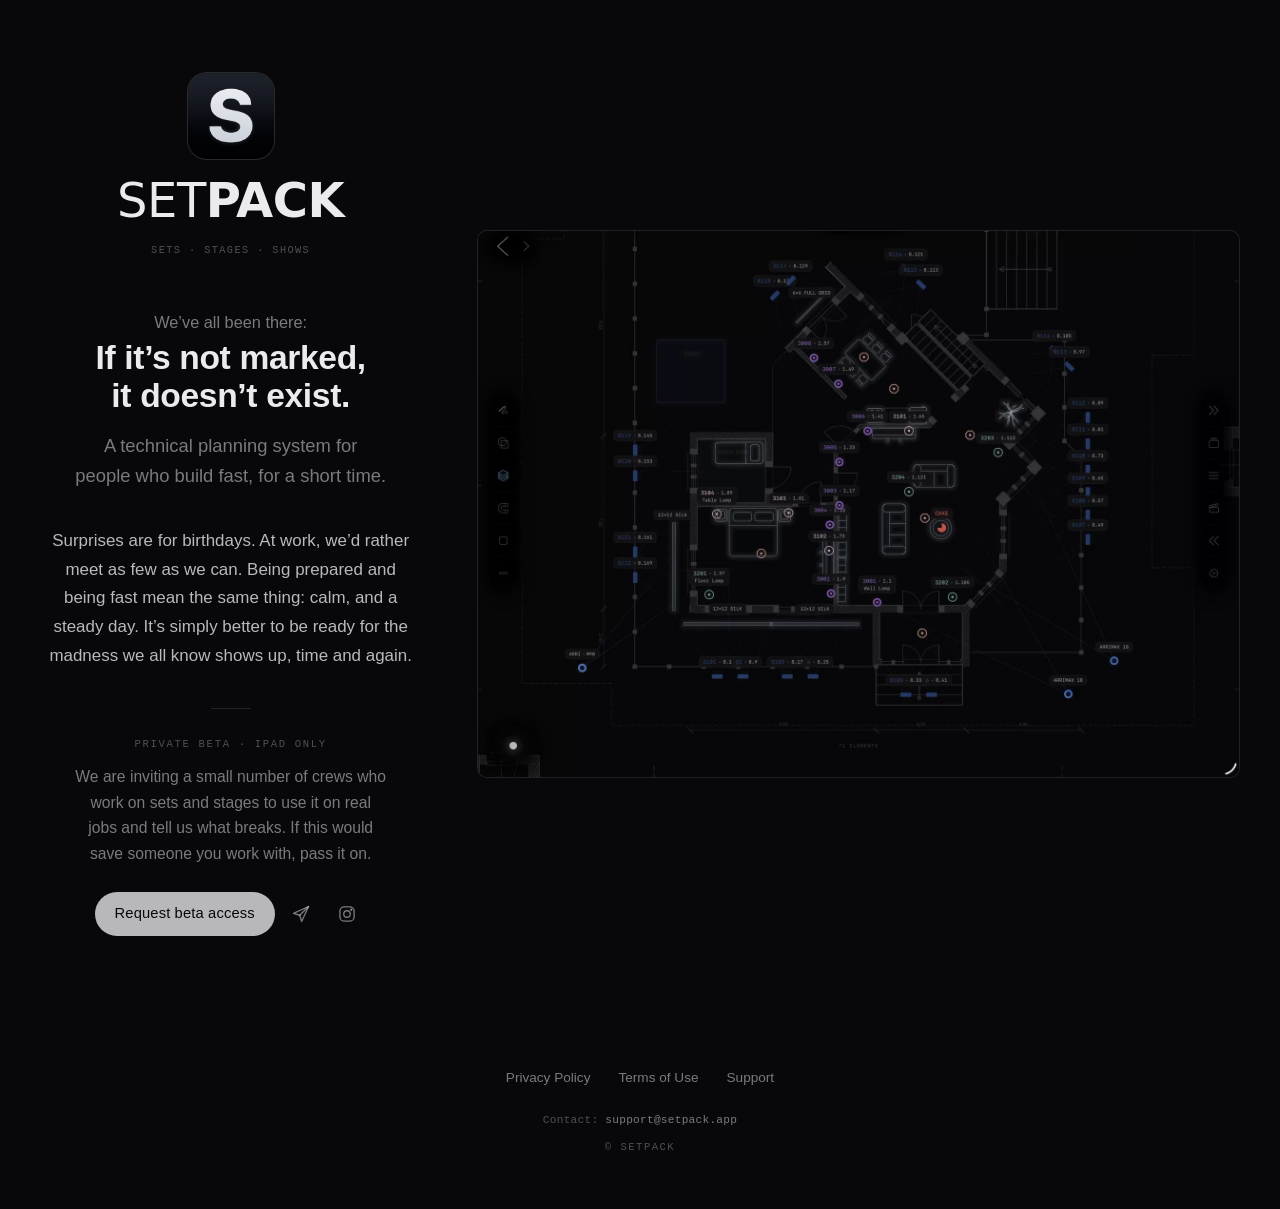
==== index.html @ 1d05f378 "Landing: Instagram link (@setpack.app) next to the pass-it-on plane, same bare outline icon Co-Autho" ====
<!DOCTYPE html>
<html lang="en">
<head>
<meta charset="utf-8">
<meta name="viewport" content="width=device-width, initial-scale=1">
<title>SETPACK — A technical planning system for people who build fast, for a short time</title>
<meta name="description" content="SETPACK — a technical planning system for people who build fast, for a short time. Sets, stages, shows. iPad only.">
<meta name="theme-color" content="#08080A">
<meta property="og:title" content="SETPACK">
<meta property="og:description" content="If it’s not marked, it doesn’t exist. A technical planning system for people who build fast, for a short time.">
<meta property="og:image" content="https://setpack.dev/assets/setpack-icon-512.png">
<meta property="og:url" content="https://setpack.dev/">
<link rel="icon" href="./assets/setpack-icon-32.png" sizes="32x32" type="image/png">
<link rel="apple-touch-icon" href="./assets/setpack-icon-180.png">
<link rel="stylesheet" href="./assets/site.css?v=1001nohair">
</head>
<body>
  <main class="wrap landing">
    <div class="split">
      <section class="copy">
        <header class="brand">
          <img class="mark" src="./assets/setpack-icon-256.png" width="88" height="88" alt="">
          <h1 class="setpack-wordmark" aria-label="SETPACK">SET<b>PACK</b></h1>
          <span class="label">Sets &middot; Stages &middot; Shows</span>
        </header>

        <p class="lead-in">We&rsquo;ve all been there:</p>
        <p class="claim">If it&rsquo;s not marked, it doesn&rsquo;t exist.</p>
        <p class="tag">A technical planning system for people who build fast, for a short time.</p>

        <p class="story">Surprises are for birthdays. At work, we&rsquo;d rather meet as few as we can. Being prepared and being fast mean the same thing: calm, and a steady day. It&rsquo;s simply better to be ready for the madness we all know shows up, time and again.</p>

        <section class="panel">
          <span class="label">Private beta &middot; iPad only</span>
          <p>We are inviting a small number of crews who work on sets and stages to use it on real jobs and tell us what breaks. If this would save someone you work with, pass it on.</p>
          <div class="actions">
            <a class="cta" href="https://tally.so/r/zxBXXZ">Request beta access</a>
            <button class="cta ghost plane" type="button" id="pass-it-on" aria-label="Pass it on" title="Pass it on">
              <svg viewBox="0 0 24 24" width="20" height="20" aria-hidden="true" fill="none" stroke="currentColor" stroke-width="1.6" stroke-linejoin="round" stroke-linecap="round"><path d="M3 11.2 21 3l-8.2 18-2.3-7.5L3 11.2Z"/><path d="M10.5 13.5 21 3"/></svg>
            </button>
<a class="cta ghost plane" href="https://www.instagram.com/setpack.app/" target="_blank" rel="noopener" aria-label="SETPACK on Instagram" title="@setpack.app">
              <svg viewBox="0 0 24 24" width="20" height="20" aria-hidden="true" fill="none" stroke="currentColor" stroke-width="1.6" stroke-linejoin="round" stroke-linecap="round"><rect x="3.5" y="3.5" width="17" height="17" rx="5"/><circle cx="12" cy="12" r="3.9"/><circle cx="17.1" cy="6.9" r="0.6" fill="currentColor"/></svg>
            </a>
          </div>
        </section>
        <script>
          // Pass it on: the phone's own share sheet (WhatsApp, Messages, AirDrop...), else copy the link. No tracking.
          (function () {
            var b = document.getElementById('pass-it-on');
            if (!b) return;
            var url = 'https://setpack.dev/';
            var data = { title: 'SETPACK', text: 'If it\u2019s not marked, it doesn\u2019t exist.', url: url };
            function done(label) { b.title = label; b.classList.add('ok'); setTimeout(function () { b.title = 'Pass it on'; b.classList.remove('ok'); }, 2200); }
            b.addEventListener('click', function () {
              if (navigator.share) { navigator.share(data).catch(function () {}); return; }
              if (navigator.clipboard && window.isSecureContext) {
                navigator.clipboard.writeText(url).then(function () { done('Link copied'); }, function () { location.href = 'mailto:?subject=SETPACK&body=' + encodeURIComponent(data.text + '\n' + url); });
                return;
              }
              location.href = 'mailto:?subject=SETPACK&body=' + encodeURIComponent(data.text + '\n' + url);
            });
          })();
        </script>
      </section>

      <figure class="shot device">
        <video autoplay muted loop playsinline preload="metadata" poster="./assets/plot-full-poster.jpg" width="1600" height="1148" aria-label="A lighting plot in SETPACK: fixtures, frames and furniture marked on a set floor plan, cleared and placed again.">
          <source media="(max-width: 600px)" src="./assets/plot-detail.mp4" type="video/mp4">
          <source src="./assets/plot-full.mp4" type="video/mp4">
        </video>
      </figure>
      <script>
        // iOS Safari ignores <source media>: on phones swap in the readable detail cut by hand.
        (function () {
          var v = document.querySelector('.shot video');
          if (!v || !window.matchMedia('(max-width: 600px)').matches) return;
          v.querySelectorAll('source').forEach(function (s) { s.remove(); });
          v.poster = './assets/plot-detail-poster.jpg';
          v.src = './assets/plot-detail.mp4';
          v.load();
          var p = v.play(); if (p && p.catch) p.catch(function () {});
        })();
      </script>
    </div>

    <div class="foot">
      <nav>
        <a href="./privacy.html">Privacy Policy</a>
        <a href="./terms.html">Terms of Use</a>
        <a href="./support.html">Support</a>
      </nav>
      <p class="contact">Contact: <a href="mailto:support@setpack.app">support@setpack.app</a></p>
      <footer>&copy; SETPACK</footer>
    </div>
  </main>
</body>
</html>
---- assets/site.css ----
/* SETPACK — site stylesheet
   Tokens from the brand book data block (BRAND/tools/build_brand_book.py):
   chrome ladder 220°: boardVeil #08080A · panelSurface #101113 · panelSurfaceRaised #151619 · chipRaisedFill #1C1E21
   ink rgba(216,216,218,.85) (never pure #FFF) · hairline rgba(216,216,218,.12) · single accent #C4D3E2
   type: sans (SF Pro) for text, mono (SF Mono / JetBrains Mono) for labels & numbers. No gradients, no analytics. */

:root {
  color-scheme: dark;
  --board: #08080A;
  --panel: #101113;
  --raised: #151619;
  --top: #1C1E21;
  --ink: rgba(216,216,218,0.85);
  --ink-2: rgba(216,216,218,0.55);
  --ink-3: rgba(216,216,218,0.35);
  --hair: rgba(216,216,218,0.12);
  --accent: #C4D3E2;
  --sans: -apple-system, BlinkMacSystemFont, "SF Pro", "Helvetica Neue", "Segoe UI", Roboto, Arial, sans-serif;
  --mono: ui-monospace, "SF Mono", "JetBrains Mono", Menlo, monospace;
}

* { box-sizing: border-box; }
html { background: var(--board); }
body {
  margin: 0;
  font-family: var(--sans);
  font-size: 17px;
  line-height: 1.6;
  color: var(--ink);
  background: var(--board);
  -webkit-font-smoothing: antialiased;
  text-rendering: optimizeLegibility;
}
.wrap { max-width: 640px; margin: 0 auto; padding: 10vh 24px 8vh; }
.wrap.doc { max-width: 720px; padding-top: 6vh; }

a { color: var(--accent); text-decoration: none; }
a:hover { text-decoration: underline; text-underline-offset: 3px; }

/* ── labels: mono, small caps-tracking — the app's chip language ── */
.label, a.back, footer, .contact {
  font-family: var(--mono);
  font-size: 0.78rem;
  letter-spacing: 0.08em;
  text-transform: uppercase;
  color: var(--ink-2);
}
.label { display: block; margin: 0 0 0.9em; }
a.back { display: inline-block; color: var(--ink-2); }
a.back:hover { color: var(--ink); text-decoration: none; }

/* ── hero ── */
.hero { display: flex; align-items: center; gap: 18px; margin: 0 0 1.2em; }
.mark {
  width: 64px; height: 64px; flex: 0 0 64px;
  border-radius: 22.5%;
  border: 1px solid var(--hair);
  background: var(--panel);
  display: block;
}
h1 {
  font-size: 2.3rem; font-weight: 800; letter-spacing: 0.08em;
  line-height: 1; margin: 0; color: var(--ink);
}
/* wordmark — the app's SetpackWordmark: SET light + PACK bold, -0.01em, #EBEBEF */
h1.setpack-wordmark {
  font-family: -apple-system, "SF Pro Display", system-ui, sans-serif;
  font-size: 44px; font-weight: 300; letter-spacing: -0.01em;
  line-height: 1; color: #EBEBEF;
}
.setpack-wordmark b { font-weight: 700; }
.doc h1 { font-size: 1.9rem; letter-spacing: 0.02em; margin: 0.7em 0 0.15em; }
.lead-in { color: var(--ink-2); font-size: 1.02rem; margin: 0 0 0.2em; }
.claim {
  font-size: 1.55rem; font-weight: 600; line-height: 1.25;
  letter-spacing: -0.01em; color: #EBEBEF; margin: 0 0 0.35em;
}
.tag { font-size: 1.12rem; color: var(--ink); margin: 0 0 2.6em; }
.meta { color: var(--ink-2); margin: 0 0 2.2em; }
.meta a { color: inherit; }
h2 { font-size: 1.15rem; font-weight: 600; margin: 2.2em 0 0.4em; color: var(--ink); }
p, li { font-size: 1.02rem; }
ul { padding-left: 1.3em; }
li { margin: 0.4em 0; }

/* ── "what it does": the point is the hero — dot + hairline ring ── */
ul.does { list-style: none; padding: 0; margin: 0 0 2.6em; }
ul.does li { padding: 0 0 0 1.5em; margin-bottom: 0.8em; position: relative; }
ul.does li::before {
  content: ""; position: absolute; left: 1px; top: 0.68em;
  width: 7px; height: 7px; border-radius: 50%;
  background: var(--ink);
  box-shadow: 0 0 0 3px var(--hair);
}

/* ── panel card (beta) ── */
.panel {
  background: var(--panel);
  border: 1px solid var(--hair);
  border-radius: 14px;
  padding: 22px 24px 24px;
  margin: 0 0 2.6em;
}
.panel p { margin: 0 0 1.3em; }

/* ── CTA: the single accent, active state ── */
.cta {
  display: inline-block; padding: 13px 22px; border-radius: 10px;
  background: var(--accent); color: var(--board);
  font-weight: 600; text-decoration: none;
}
.cta:hover { text-decoration: none; filter: brightness(1.06); }
.cta.ghost { background: transparent; color: var(--ink); border: 1px solid var(--hair); }
.cta.ghost:hover { border-color: var(--accent); filter: none; }

/* ── nav chips ── */
nav { display: flex; flex-wrap: wrap; gap: 10px; margin-bottom: 2em; }
nav a {
  display: inline-block; padding: 9px 16px; border-radius: 9px;
  background: var(--raised); border: 1px solid var(--hair);
  color: var(--ink); font-weight: 500; font-size: 0.95rem;
}
nav a:hover { border-color: var(--accent); text-decoration: none; }

.contact { text-transform: none; letter-spacing: 0.02em; }
.contact a { color: var(--ink); }
hr { border: none; border-top: 1px solid var(--hair); margin: 3em 0 1.5em; }
footer { margin-top: 4em; color: var(--ink-3); }

@media (max-width: 480px) {
  h1 { font-size: 1.9rem; }
  h1.setpack-wordmark { font-size: 36px; }
  .lead-in { color: var(--ink-2); font-size: 1.02rem; margin: 0 0 0.2em; }
.claim { font-size: 1.3rem; }
  .mark { width: 52px; height: 52px; flex-basis: 52px; }
  .hero { gap: 14px; }
}

/* ── landing: text column left / video right; brand + copy centred in the column, as on phones ── */
.wrap.landing { max-width: 1520px; padding: 8vh 40px 6vh; }

.brand {
  display: flex; flex-direction: column; align-items: center; text-align: center;
  gap: 16px; margin: 0 0 3em;
}
.brand .mark {
  width: 88px; height: 88px; flex: none; border-radius: 22.5%;
}
.brand h1.setpack-wordmark { font-size: 48px; }
.brand .label { margin: 2px 0 0; color: var(--ink-3); font-size: 0.64rem; letter-spacing: 0.14em; }

.split {
  display: grid; grid-template-columns: minmax(340px, 4fr) minmax(0, 8fr);
  gap: 56px; align-items: center; margin: 0 0 10vh;
}
.copy .lead-in, .copy .claim, .copy .tag { text-align: center; }
.copy .claim { font-size: 2.1rem; line-height: 1.15; margin: 0 0 0.45em; text-wrap: balance; }
.copy .tag { font-size: 1.15rem; color: var(--ink-2); margin: 0 0 2em; text-wrap: balance; }
.copy ul.does { margin-bottom: 2.2em; }
.copy .panel { margin: 0; }

/* video: no mockup, as large as the layout allows — just the footage, hairline + small radius */
.shot { margin: 0; }
.shot.device video {
  display: block; width: 100%; height: auto;
  border-radius: 10px; border: 1px solid var(--hair); background: var(--board);
}

.foot { border-top: 1px solid var(--hair); padding-top: 2.4em; text-align: center; }
.foot nav { justify-content: center; }
.foot footer { margin-top: 1.6em; }

/* tablet / phone: one column, video directly under the claim */
@media (max-width: 900px) {
  .split { display: flex; flex-direction: column; align-items: stretch; gap: 0; }
  .copy { display: contents; }
  .copy .lead-in, .copy .claim, .copy .tag { order: 0; }
  .shot.device { order: 1; margin: 0 0 2.4em; }
  .copy ul.does { order: 2; }
  .copy .panel { order: 3; }
  .brand { margin-bottom: 5vh; }
}
@media (max-width: 600px) {
  .wrap.landing { padding: 7vh 20px 5vh; }
  .brand { gap: 12px; }
  .brand .mark { width: 60px; height: 60px; }
  .brand h1.setpack-wordmark { font-size: 32px; }
  .copy .claim { font-size: 1.95rem; line-height: 1.12; }
  .shot.device { margin-left: -20px; margin-right: -20px; }
  .shot.device video { border-radius: 0; border-left: 0; border-right: 0; aspect-ratio: 1200 / 740; object-fit: cover; }
}

/* beta actions: CTA + a small paper-plane "pass it on" button, one row */
.panel .actions { display: flex; align-items: stretch; gap: 10px; }
button.cta { font: inherit; font-weight: 600; cursor: pointer; }
.cta.plane { display: inline-flex; align-items: center; justify-content: center; padding: 0 15px; color: var(--ink); }
.cta.plane:hover { color: var(--accent); }
.cta.plane.ok { border-color: var(--accent); color: var(--accent); }

/* story: the message core as one flowing paragraph (replaces the 3 points) */
.copy .story { font-size: 1.06rem; line-height: 1.7; color: var(--ink); margin: 0 auto 2.2em; max-width: 34em; text-align: center; text-wrap: balance; }
@media (max-width: 900px) { .copy .story { order: 2; } }

/* beta block, quiet: no card — a short centred hairline, centred copy, a smaller filled pill (the single accent), bare paper plane */
.copy .panel {
  background: none; border: 0; border-radius: 0; padding: 0;
  max-width: 30em; margin: 0 auto; text-align: center;
}
.copy .panel::before { content: ""; display: block; width: 40px; height: 1px; background: var(--hair); margin: 0 auto 1.6em; }
.copy .panel .label { color: var(--ink-3); font-size: 0.66rem; letter-spacing: 0.16em; margin-bottom: 1em; }
.copy .panel p { color: var(--ink-2); font-size: 0.98rem; line-height: 1.65; text-wrap: balance; margin-bottom: 1.6em; }
.copy .panel .actions { justify-content: center; align-items: center; gap: 6px; }
.copy .panel .cta { padding: 10px 20px; border-radius: 999px; font-size: 0.92rem; font-weight: 500; letter-spacing: 0.01em; background: var(--ink); color: var(--board); }
.copy .panel .cta.plane { border: 0; background: none; width: 40px; height: 40px; padding: 0; color: var(--ink-2); }
.copy .panel .cta.plane:hover, .copy .panel .cta.plane.ok { color: var(--ink); }

/* foot, quiet like the beta block: plain links, no chips; contact + © in the same small mono */
.foot { border-top: 0; }
.foot nav { gap: 28px; margin-bottom: 1.4em; }
.foot nav a { padding: 0; background: none; border: 0; border-radius: 0; color: var(--ink-2); font-size: 0.85rem; font-weight: 400; }
.foot nav a:hover { color: var(--ink); text-decoration: none; }
.foot .contact { color: var(--ink-3); font-size: 0.7rem; margin: 0; }
.foot .contact a { color: var(--ink-2); }
.foot footer { margin-top: 0.8em; font-size: 0.66rem; letter-spacing: 0.14em; }
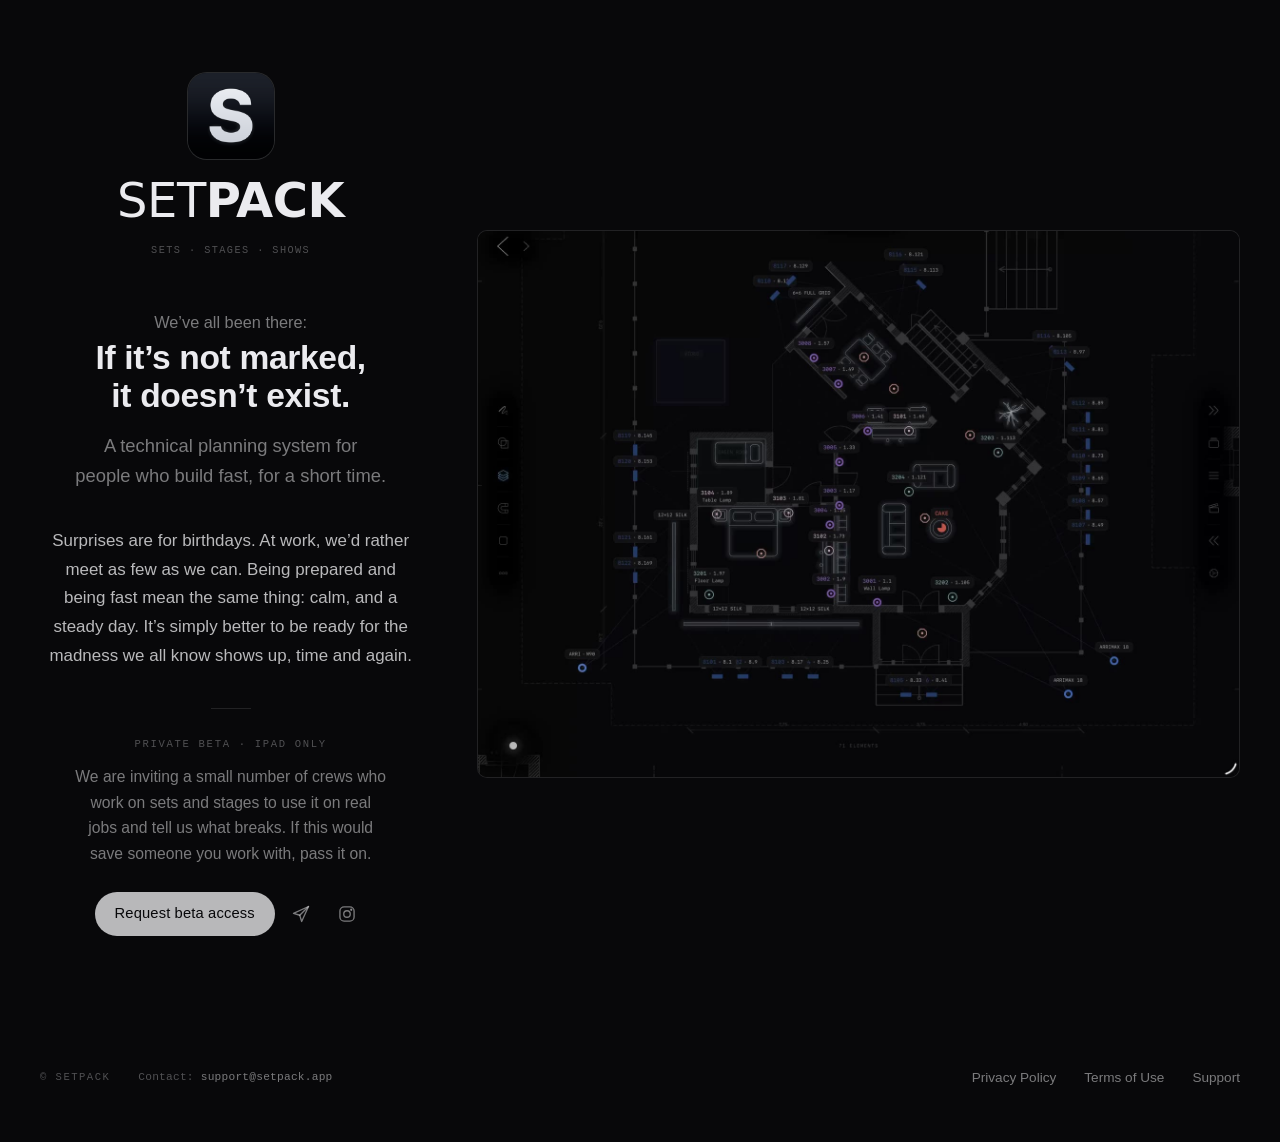
==== commit f92a93cb: "Landing: foot in one row on wide screens — © + contact left, links right; site.css ?v=1001footrow Co" ====
--- a/index.html
+++ b/index.html
@@ -12,7 +12,7 @@
 <meta property="og:url" content="https://setpack.dev/">
 <link rel="icon" href="./assets/setpack-icon-32.png" sizes="32x32" type="image/png">
 <link rel="apple-touch-icon" href="./assets/setpack-icon-180.png">
-<link rel="stylesheet" href="./assets/site.css?v=1001nohair">
+<link rel="stylesheet" href="./assets/site.css?v=1001footrow">
 </head>
 <body>
   <main class="wrap landing">
--- a/assets/site.css
+++ b/assets/site.css
@@ -222,3 +222,11 @@
 .foot .contact { color: var(--ink-3); font-size: 0.7rem; margin: 0; }
 .foot .contact a { color: var(--ink-2); }
 .foot footer { margin-top: 0.8em; font-size: 0.66rem; letter-spacing: 0.14em; }
+
+/* foot on wide screens: one row across the content width — © + contact left, the three links right */
+@media (min-width: 901px) {
+  .foot { display: flex; align-items: center; justify-content: space-between; gap: 28px; text-align: left; }
+  .foot footer { order: 0; margin: 0; }
+  .foot .contact { order: 1; margin: 0 auto 0 0; }
+  .foot nav { order: 2; margin: 0; }
+}
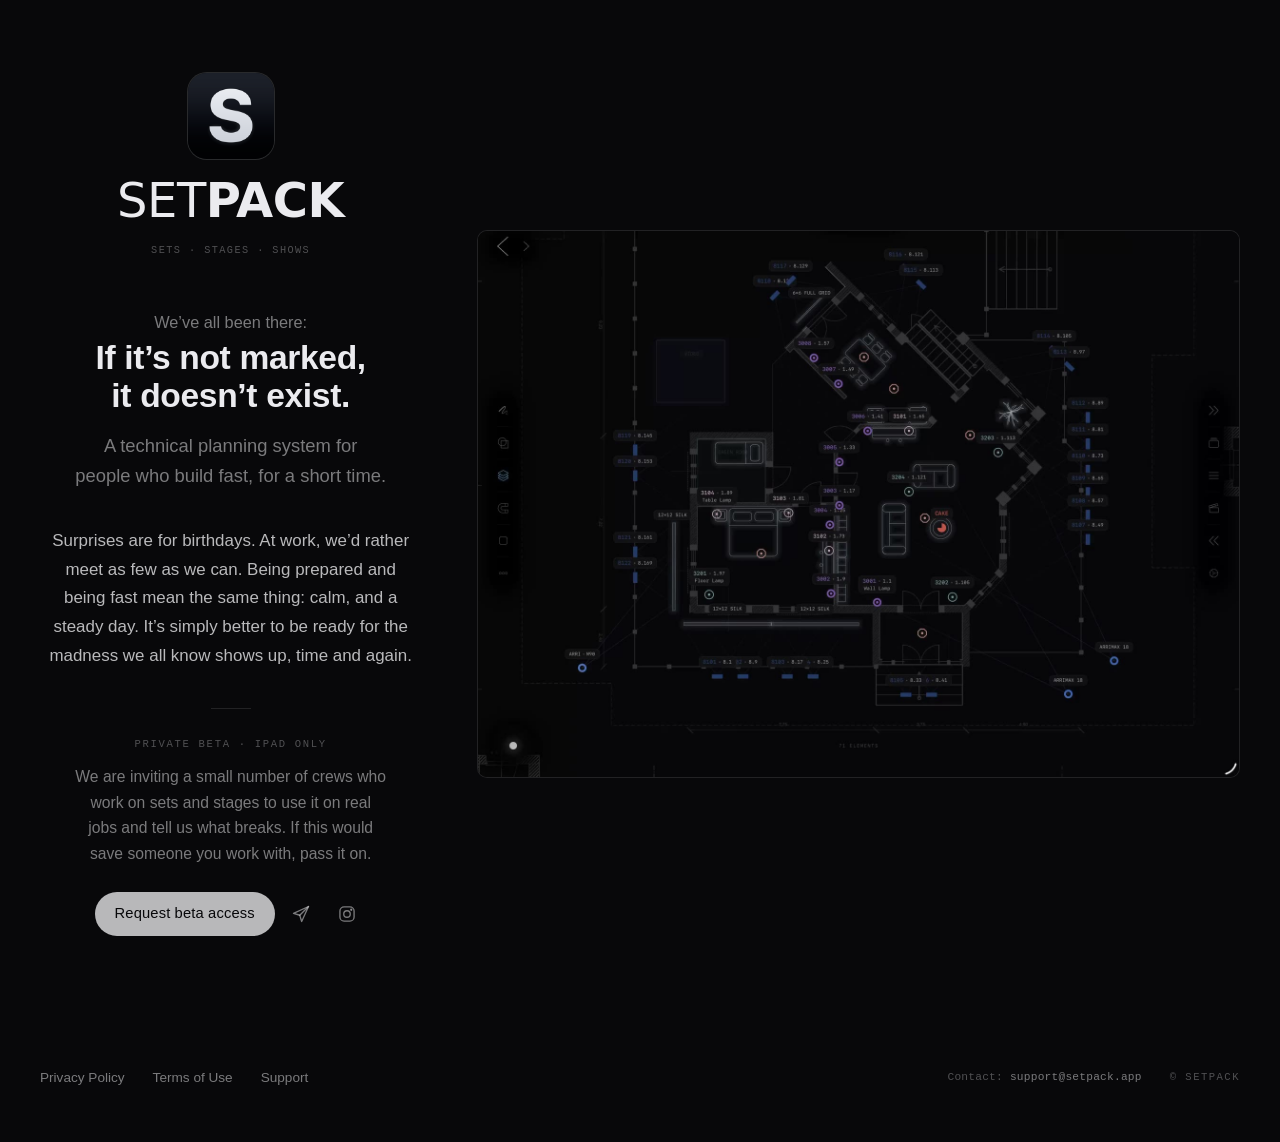
==== commit 204628ac: "Landing: swap the wide foot row — links left, contact + © right; site.css ?v=1001footrow2 Co-Authore" ====
--- a/index.html
+++ b/index.html
@@ -12,7 +12,7 @@
 <meta property="og:url" content="https://setpack.dev/">
 <link rel="icon" href="./assets/setpack-icon-32.png" sizes="32x32" type="image/png">
 <link rel="apple-touch-icon" href="./assets/setpack-icon-180.png">
-<link rel="stylesheet" href="./assets/site.css?v=1001footrow">
+<link rel="stylesheet" href="./assets/site.css?v=1001footrow2">
 </head>
 <body>
   <main class="wrap landing">
--- a/assets/site.css
+++ b/assets/site.css
@@ -223,10 +223,10 @@
 .foot .contact a { color: var(--ink-2); }
 .foot footer { margin-top: 0.8em; font-size: 0.66rem; letter-spacing: 0.14em; }
 
-/* foot on wide screens: one row across the content width — © + contact left, the three links right */
+/* foot on wide screens: one row across the content width — the three links left, contact + © right */
 @media (min-width: 901px) {
   .foot { display: flex; align-items: center; justify-content: space-between; gap: 28px; text-align: left; }
-  .foot footer { order: 0; margin: 0; }
-  .foot .contact { order: 1; margin: 0 auto 0 0; }
-  .foot nav { order: 2; margin: 0; }
-}
+  .foot nav { order: 0; margin: 0 auto 0 0; }
+  .foot .contact { order: 1; margin: 0; }
+  .foot footer { order: 2; margin: 0; }
+}
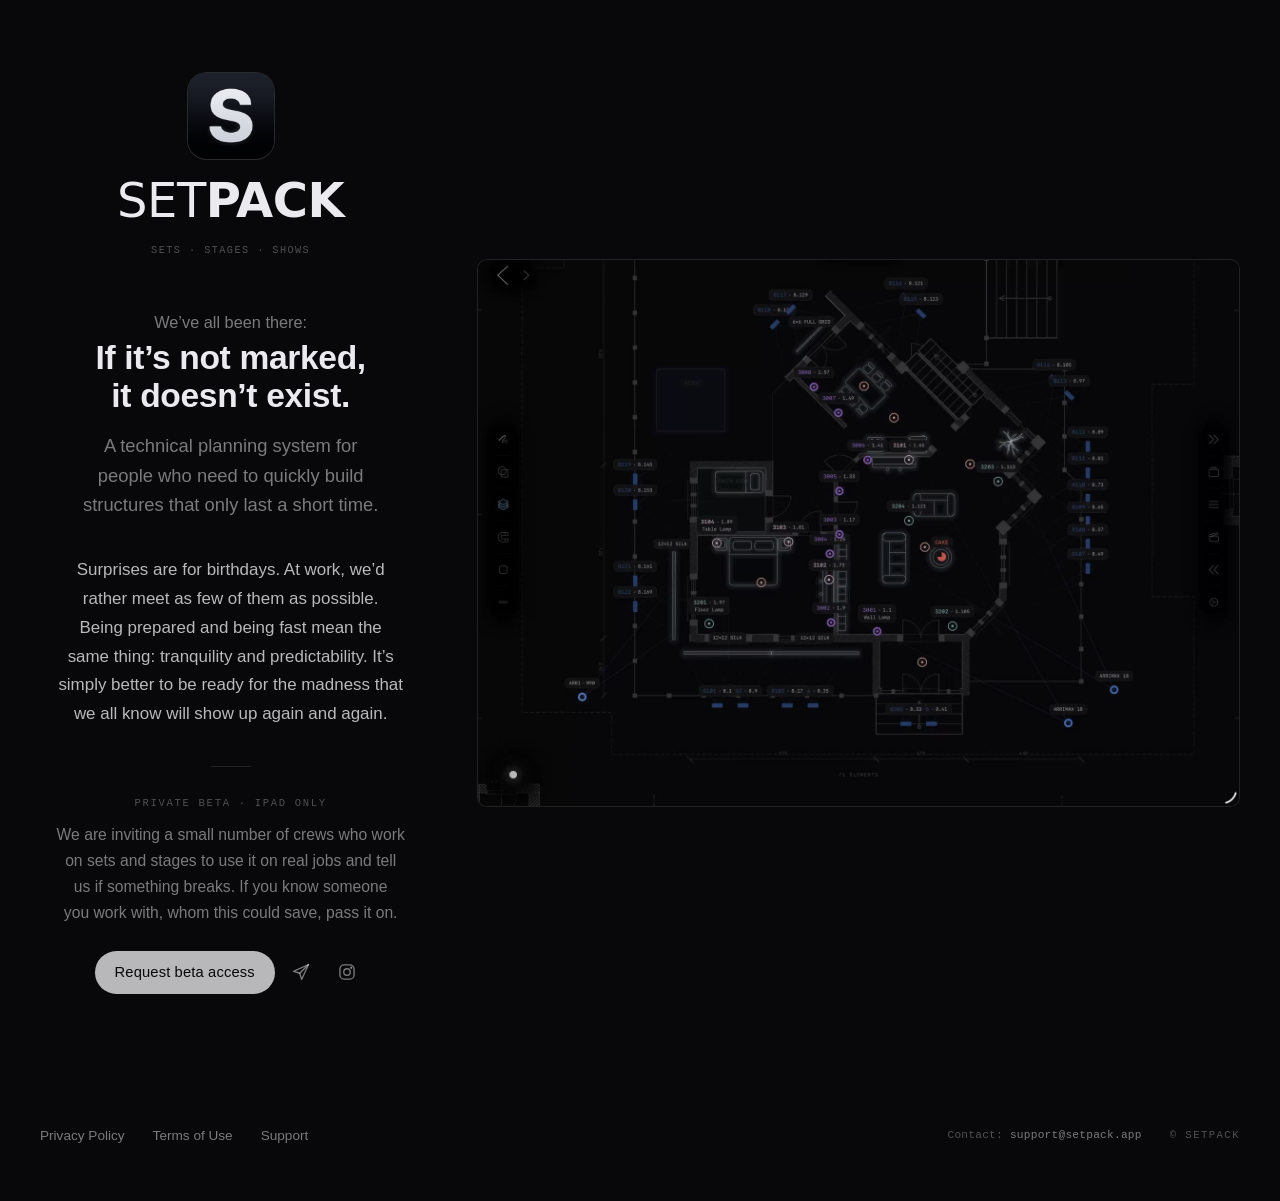
==== commit d4fad1cf: "Landing copy: Andrea round — clearer subtitle, story and beta lines Subtitle (also title/meta/og): p" ====
--- a/index.html
+++ b/index.html
@@ -3,11 +3,11 @@
 <head>
 <meta charset="utf-8">
 <meta name="viewport" content="width=device-width, initial-scale=1">
-<title>SETPACK — A technical planning system for people who build fast, for a short time</title>
-<meta name="description" content="SETPACK — a technical planning system for people who build fast, for a short time. Sets, stages, shows. iPad only.">
+<title>SETPACK — A technical planning system for people who need to quickly build structures that only last a short time</title>
+<meta name="description" content="SETPACK — a technical planning system for people who need to quickly build structures that only last a short time. Sets, stages, shows. iPad only.">
 <meta name="theme-color" content="#08080A">
 <meta property="og:title" content="SETPACK">
-<meta property="og:description" content="If it’s not marked, it doesn’t exist. A technical planning system for people who build fast, for a short time.">
+<meta property="og:description" content="If it’s not marked, it doesn’t exist. A technical planning system for people who need to quickly build structures that only last a short time.">
 <meta property="og:image" content="https://setpack.dev/assets/setpack-icon-512.png">
 <meta property="og:url" content="https://setpack.dev/">
 <link rel="icon" href="./assets/setpack-icon-32.png" sizes="32x32" type="image/png">
@@ -26,13 +26,13 @@
 
         <p class="lead-in">We&rsquo;ve all been there:</p>
         <p class="claim">If it&rsquo;s not marked, it doesn&rsquo;t exist.</p>
-        <p class="tag">A technical planning system for people who build fast, for a short time.</p>
+        <p class="tag">A technical planning system for people who need to quickly build structures that only last a short time.</p>
 
-        <p class="story">Surprises are for birthdays. At work, we&rsquo;d rather meet as few as we can. Being prepared and being fast mean the same thing: calm, and a steady day. It&rsquo;s simply better to be ready for the madness we all know shows up, time and again.</p>
+        <p class="story">Surprises are for birthdays. At work, we&rsquo;d rather meet as few of them as possible. Being prepared and being fast mean the same thing: tranquility and predictability. It&rsquo;s simply better to be ready for the madness that we all know will show up again and again.</p>
 
         <section class="panel">
           <span class="label">Private beta &middot; iPad only</span>
-          <p>We are inviting a small number of crews who work on sets and stages to use it on real jobs and tell us what breaks. If this would save someone you work with, pass it on.</p>
+          <p>We are inviting a small number of crews who work on sets and stages to use it on real jobs and tell us if something breaks. If you know someone you work with, whom this could save, pass it on.</p>
           <div class="actions">
             <a class="cta" href="https://tally.so/r/zxBXXZ">Request beta access</a>
             <button class="cta ghost plane" type="button" id="pass-it-on" aria-label="Pass it on" title="Pass it on">
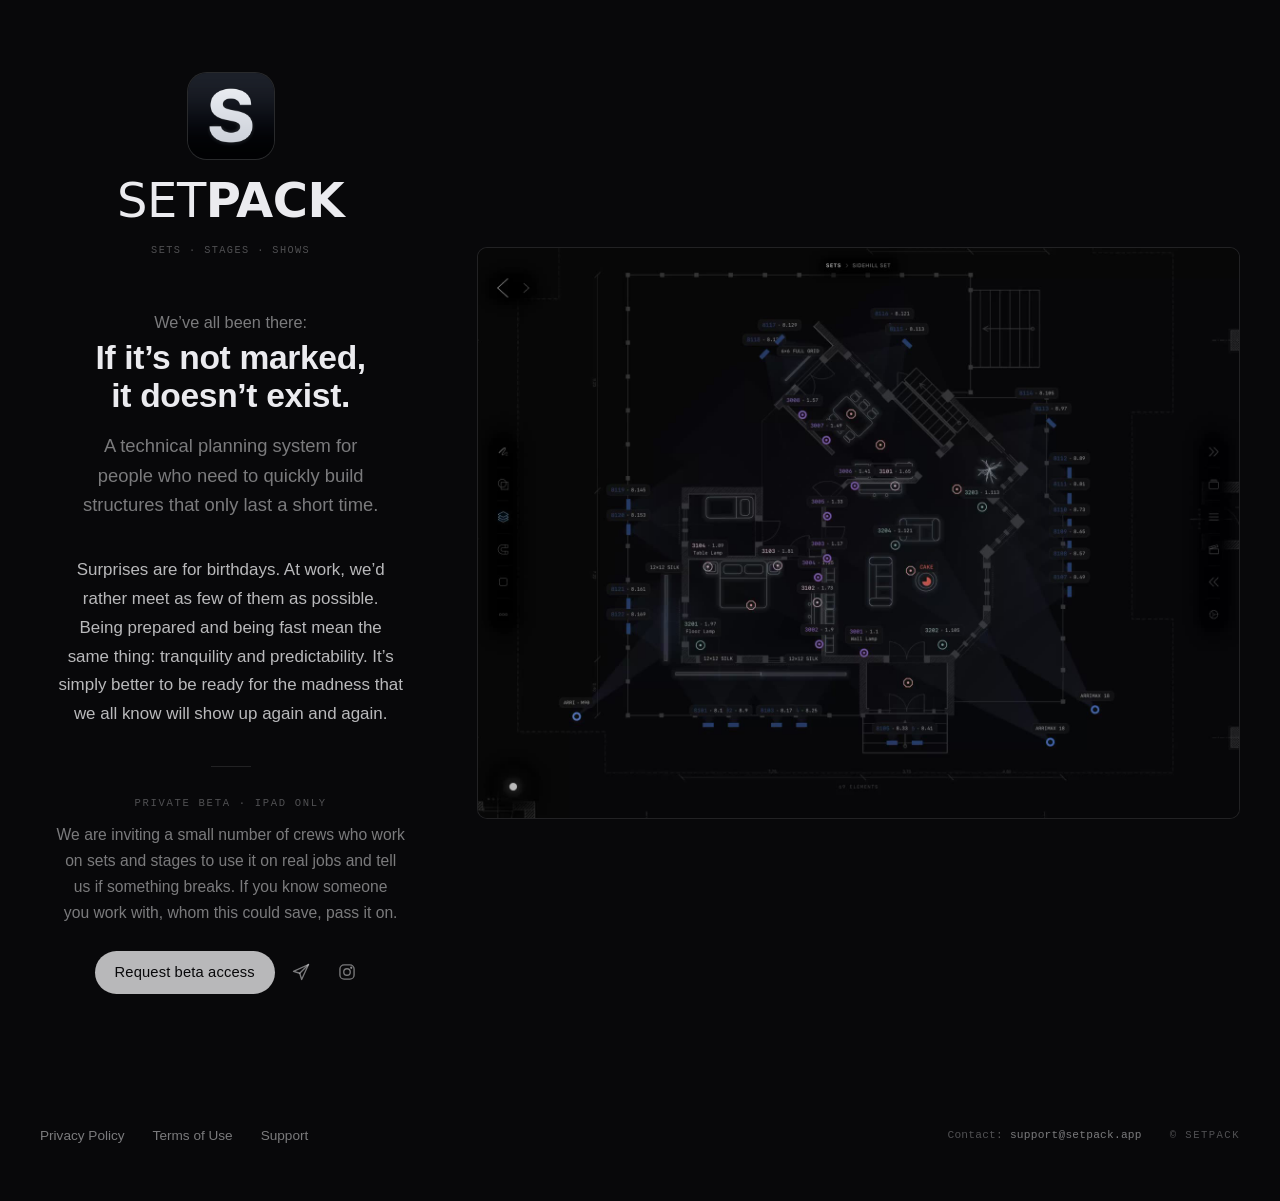
==== commit f35c5fb5: "Landing: new SIDEHILL recording (10-17) — full plot uncropped 1600x1200, phone detail cut kept; vide" ====
--- a/index.html
+++ b/index.html
@@ -3,7 +3,7 @@
 <head>
 <meta charset="utf-8">
 <meta name="viewport" content="width=device-width, initial-scale=1">
-<title>SETPACK — A technical planning system for people who need to quickly build structures that only last a short time</title>
+<title>SETPACK — Sets · Stages · Shows</title>
 <meta name="description" content="SETPACK — a technical planning system for people who need to quickly build structures that only last a short time. Sets, stages, shows. iPad only.">
 <meta name="theme-color" content="#08080A">
 <meta property="og:title" content="SETPACK">
@@ -64,9 +64,9 @@
       </section>
 
       <figure class="shot device">
-        <video autoplay muted loop playsinline preload="metadata" poster="./assets/plot-full-poster.jpg" width="1600" height="1148" aria-label="A lighting plot in SETPACK: fixtures, frames and furniture marked on a set floor plan, cleared and placed again.">
-          <source media="(max-width: 600px)" src="./assets/plot-detail.mp4" type="video/mp4">
-          <source src="./assets/plot-full.mp4" type="video/mp4">
+        <video autoplay muted loop playsinline preload="metadata" poster="./assets/plot-full-poster.jpg?v=1017" width="1600" height="1200" aria-label="A lighting plot in SETPACK: fixtures, frames and furniture marked on a set floor plan, cleared and placed again.">
+          <source media="(max-width: 600px)" src="./assets/plot-detail.mp4?v=1017" type="video/mp4">
+          <source src="./assets/plot-full.mp4?v=1017" type="video/mp4">
         </video>
       </figure>
       <script>
@@ -75,8 +75,8 @@
           var v = document.querySelector('.shot video');
           if (!v || !window.matchMedia('(max-width: 600px)').matches) return;
           v.querySelectorAll('source').forEach(function (s) { s.remove(); });
-          v.poster = './assets/plot-detail-poster.jpg';
-          v.src = './assets/plot-detail.mp4';
+          v.poster = './assets/plot-detail-poster.jpg?v=1017';
+          v.src = './assets/plot-detail.mp4?v=1017';
           v.load();
           var p = v.play(); if (p && p.catch) p.catch(function () {});
         })();
